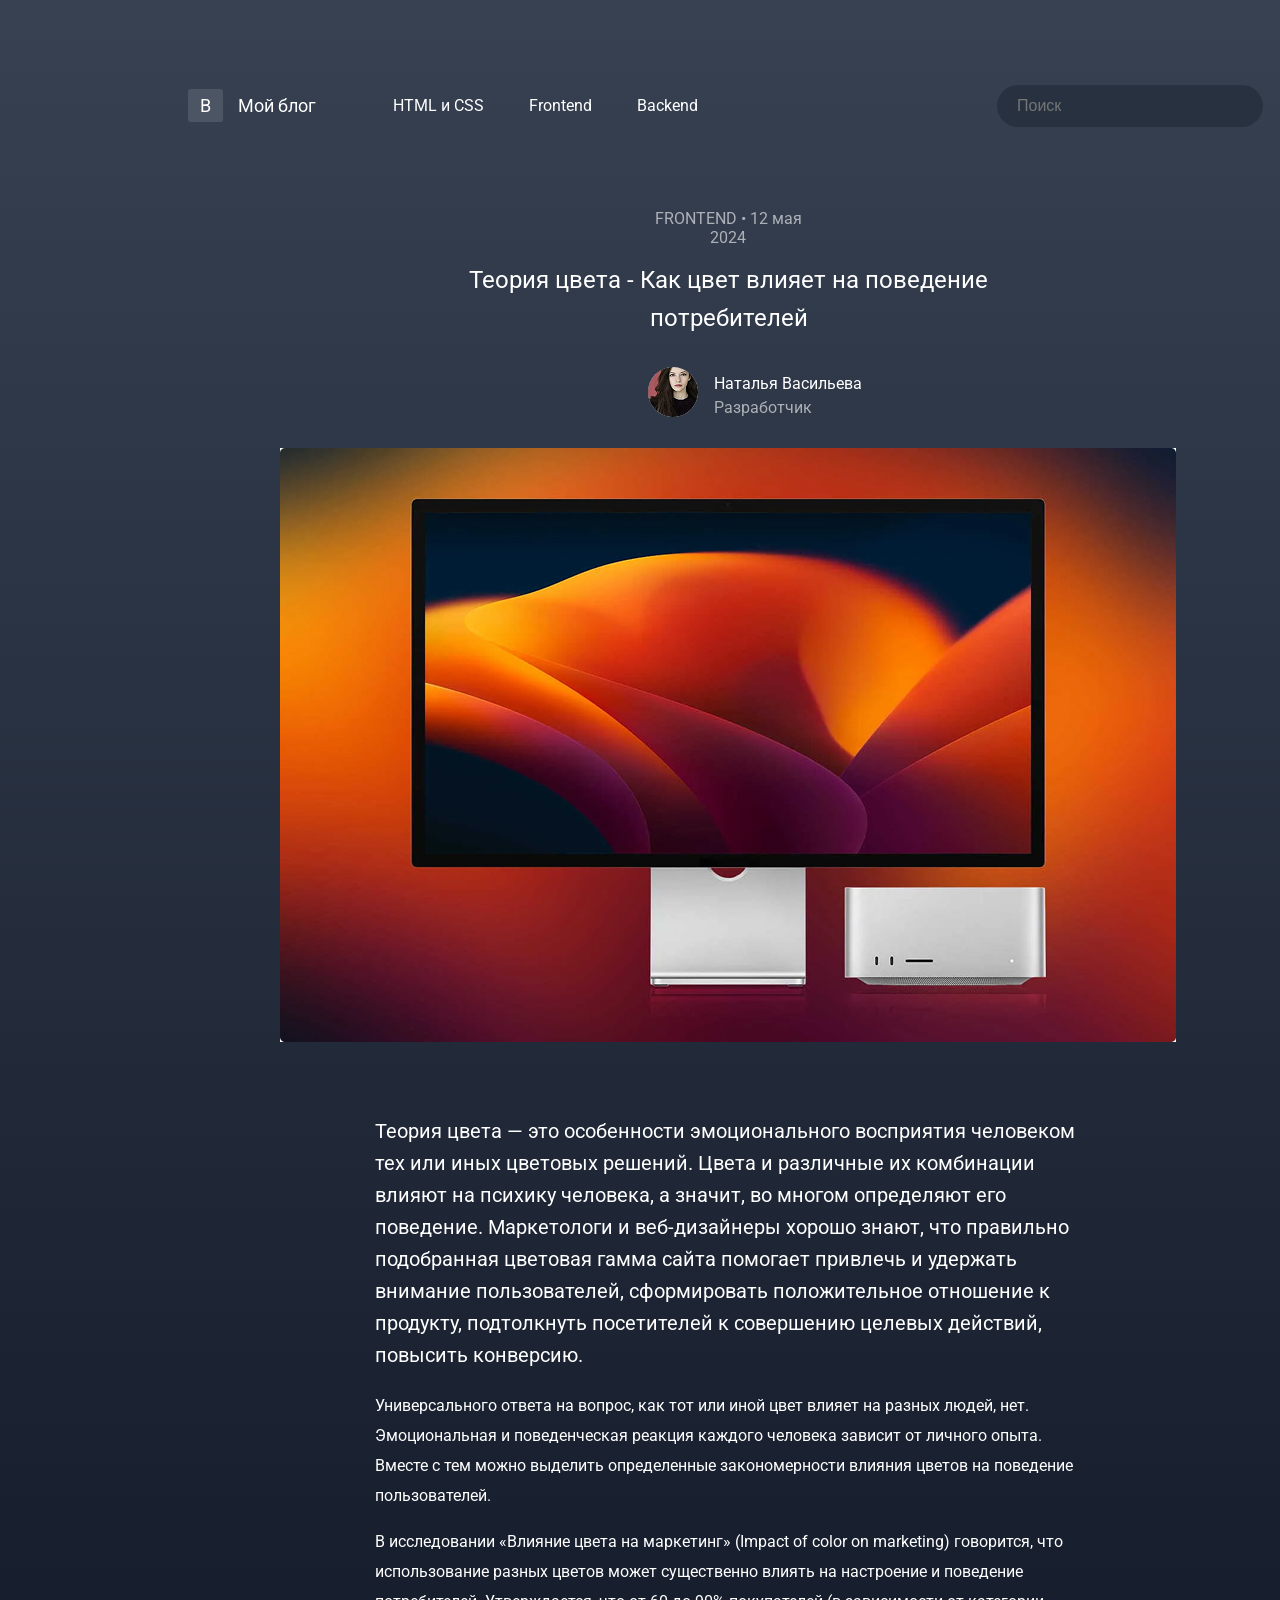
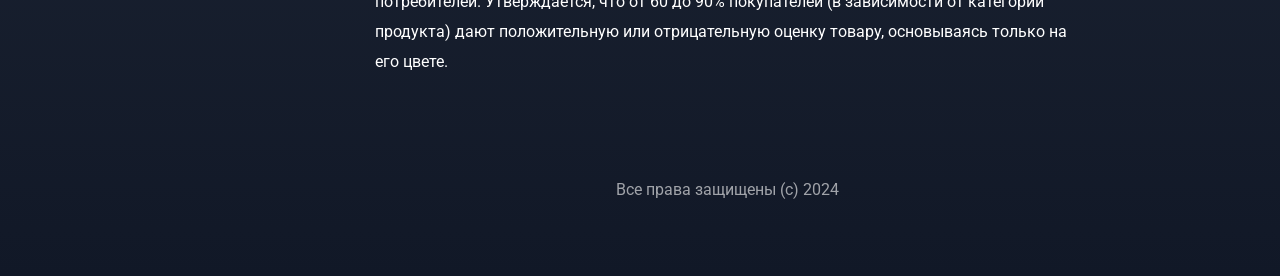
==== blog/index.html @ ef837ee0 "дз-стилиCSS" ====
<!DOCTYPE html>
<html lang="en">
	<head>
		<meta charset="UTF-8" />
		<meta name="viewport" content="width=device-width, initial-scale=1.0" />
		<title>Document</title>
		<link rel="stylesheet" href="./styles.css" />
		<link rel="preconnect" href="https://fonts.googleapis.com" />
		<link rel="preconnect" href="https://fonts.gstatic.com" crossorigin />
		<link
			href="https://fonts.googleapis.com/css2?family=Roboto:ital,wght@0,100..900;1,100..900&display=swap"
			rel="stylesheet"
		/>
	</head>
	<body>
		<div class="container">
			<header>
				<nav>
					<div class="logo">
						<p class="logo_p">В</p>
						<a href="#"> Мой блог</a>
					</div>

					<ul>
						<li><a href="#">HTML и CSS</a></li>
						<li><a href="#">Frontend</a></li>
						<li><a href="#">Backend</a></li>
					</ul>

					<search>
						<label for="search"></label>
						<input type="text" name="search" id="search" placeholder="Поиск" />
					</search>
				</nav>
			</header>

			<article>
				<div class="headling">
					<p class="headling_p">
						<span>FRONTEND</span>
						<span>&bull;</span>
						<time datetime="2024-05-12">12 мая 2024</time>
					</p>

					<h1>Теория цвета - Как цвет влияет на поведение потребителей</h1>
				</div>

				<div class="developer">
					<div>
						<img
							src="./images/images1.jpg"
							alt="фото разработчика"
							class="developer_img"
						/>
					</div>
					<div>
						<p class="developer_name">Наталья Васильева</p>
						<p class="developer_developer">Разработчик</p>
					</div>
				</div>

				<section>
					<div class="section_img">
						<img src="./images/images2.jpg" alt="компьютер Mac" />
					</div>
					<div class="section_p">
						<p class="section_p-one">
							Теория цвета — это особенности эмоционального восприятия человеком
							тех или иных цветовых решений. Цвета и различные их комбинации
							влияют на психику человека, а значит, во многом определяют его
							поведение. Маркетологи и веб-дизайнеры хорошо знают, что правильно
							подобранная цветовая гамма сайта помогает привлечь и удержать
							внимание пользователей, сформировать положительное отношение к
							продукту, подтолкнуть посетителей к совершению целевых действий,
							повысить конверсию.
						</p>

						<p class="section_p-two">
							Универсального ответа на вопрос, как тот или иной цвет влияет на
							разных людей, нет. Эмоциональная и поведенческая реакция каждого
							человека зависит от личного опыта. Вместе с тем можно выделить
							определенные закономерности влияния цветов на поведение
							пользователей.
						</p>

						<p class="section_p-two">
							В исследовании «Влияние цвета на маркетинг» (Impact of color on
							marketing) говорится, что использование разных цветов может
							существенно влиять на настроение и поведение потребителей.
							Утверждается, что от 60 до 90% покупателей (в зависимости от
							категории продукта) дают положительную или отрицательную оценку
							товару, основываясь только на его цвете.
						</p>
					</div>
				</section>
			</article>

			<footer>
				<p>Все права защищены (c) 2024</p>
			</footer>
		</div>
	</body>
</html>
---- blog/styles.css ----
body {
	background: linear-gradient(to top, #111827, #374151);
	font-family: "Roboto", sans-serif;
	font-weight: 400;
}
.container {
	width: 1440px;
	margin-left: auto;
	margin-right: auto;
	font-family: Roboto;
}
nav {
	margin-top: 71px;
	margin-bottom: 69px;
	margin-left: 180px;
	margin-right: 180px;
	display: flex;
	align-items: center;
	
}
.logo {
	color: #fff;
	font-size: 18px;
	margin-right: 77px;
	text-align: center;
}

a {
	color: #fff;
	text-decoration: none;
}

ul {
	list-style: none;
	padding: 0;
	margin: 0;
	display: flex;
	gap: 45px;
	margin-right: 299px;
}

li {
	color: #fff;
	text-decoration: none;
}
input {
	width: 244px;
	height: 40px;
	font-size: 16px;
	padding-left: 20px;
	border-radius: 100px;
	border: 0px;
	background-color: #1f293799;
}
.logo_p {
	display: inline-block;
	margin-right: 11px;
	padding: 6px 12px;
	background-color: #4b5563;
	border-radius: 3px;
}
.headling {
	color: #fff;
	text-align: center;
}
.headling_p {
	margin-right: 630px;
	margin-left: 630px;
	margin-top: 0px;
	margin-bottom: 14px;
	opacity: 60%;
}
h1 {
	margin-left: 458px;
	margin-right: 457px;
	margin-top: 0px;
	margin-bottom: 30px;
	width: 525px;
	line-height: 38px;
	font-weight: 400;
	font-size: 24px;
}
.developer {
	display: flex;
	width: 214px;
	height: 53px;
	margin-left: 640px;
	margin-right: 586px;
	margin-bottom: 28px;
	color: #fff;
	align-items: center;
}
.developer_img {
	border-radius: 100%;
	margin-right: 16px;
}
.developer_name{
	font-size: 16px;
	line-height: 28px;
	margin-top: 0px;
	margin-bottom: 0px;
}
.developer_developer{
	margin-top: 0px;
	margin-bottom: 0px;
	opacity: 60%;
}

.section_img{
	width: 896px;
	margin-left: 272px;
	margin-right: 272px;
	margin-bottom: 69px;
}

.section_p{
	color: #fff;
	width: 708px;
	margin-left: 367px;
	margin-bottom: 103px;
	font-weight: 400;

}
.section_p-one{
	font-size: 20px;
	line-height: 32px;
}
.section_p-two{
	font-family: 16px;
	line-height: 30px;
}
footer{
	width: 226px;
	margin-left: 608px;
	margin-bottom: 77px;
	color: #fff;
	font-size: 16px;
	opacity: 60%;
}
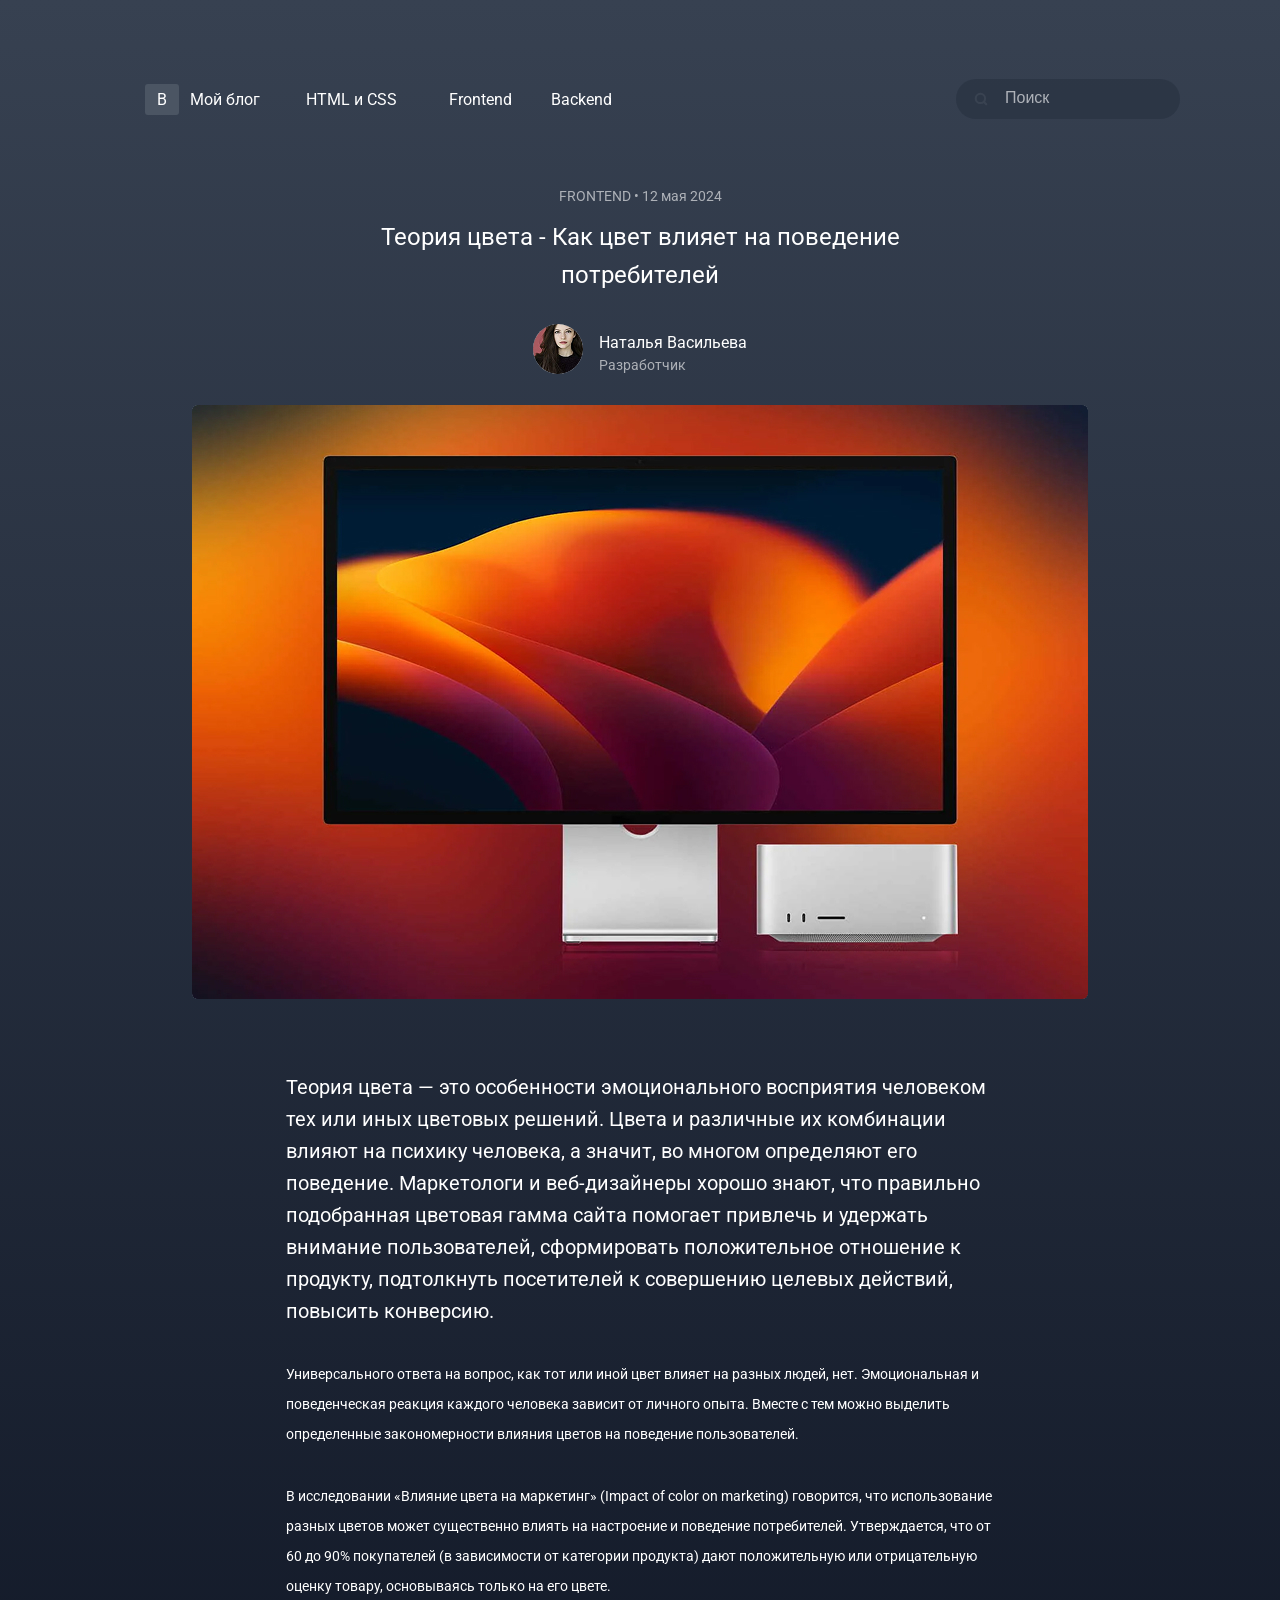
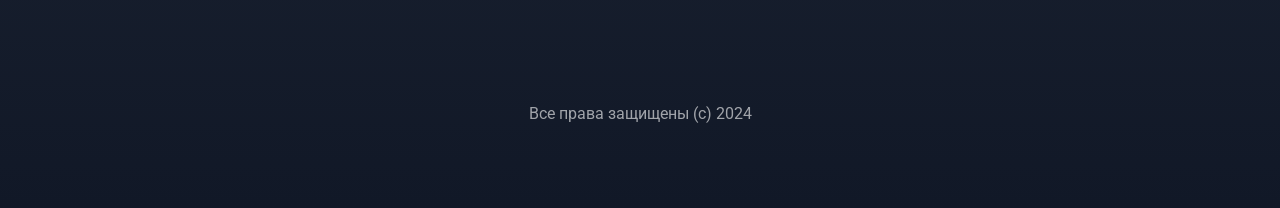
==== commit 10de793a: "Css-практика flexbox" ====
--- a/blog/index.html
+++ b/blog/index.html
@@ -17,8 +17,9 @@
 			<header>
 				<nav>
 					<div class="logo">
-						<p class="logo_p">В</p>
-						<a href="#"> Мой блог</a>
+						<a href="#" >
+							<span class="logo_img">В</span>Мой блог
+						</a>
 					</div>
 
 					<ul>
@@ -27,9 +28,10 @@
 						<li><a href="#">Backend</a></li>
 					</ul>
 
-					<search>
+					<search class='form'>
 						<label for="search"></label>
-						<input type="text" name="search" id="search" placeholder="Поиск" />
+						<img class='form_img' src="./images/search.svg" alt="">
+						<input type="text" name="search" id="search" placeholder="Поиск"/>
 					</search>
 				</nav>
 			</header>
@@ -63,6 +65,7 @@
 					<div class="section_img">
 						<img src="./images/images2.jpg" alt="компьютер Mac" />
 					</div>
+
 					<div class="section_p">
 						<p class="section_p-one">
 							Теория цвета — это особенности эмоционального восприятия человеком
--- a/blog/styles.css
+++ b/blog/styles.css
@@ -1,33 +1,60 @@
 body {
 	background: linear-gradient(to top, #111827, #374151);
-	font-family: "Roboto", sans-serif;
+	font-family: 'Roboto', monospace;
 	font-weight: 400;
-}
+	font-size: 14px;
+	color: #ffffff;
+}
+header,
+footer {
+	max-width: 1080px;
+	margin: 0 auto;
+}
+
 .container {
-	width: 1440px;
-	margin-left: auto;
-	margin-right: auto;
-	font-family: Roboto;
+	max-width: 1440px;
+	margin-left: auto;
+	margin-right: auto;
+}
+
+header {
+	padding: 71px 0 69px;
+	display: flex;
+	gap: 77px;
+	align-items: center;
+	justify-content: space-between;
 }
 nav {
-	margin-top: 71px;
-	margin-bottom: 69px;
-	margin-left: 180px;
-	margin-right: 180px;
+	margin-left: auto;
+	margin-right: auto;
+	flex: 1;
 	display: flex;
 	align-items: center;
-	
 }
 .logo {
 	color: #fff;
 	font-size: 18px;
-	margin-right: 77px;
+	margin-right: auto;
+	margin-left: auto;
 	text-align: center;
 }
+.logo_img {
+	display: inline-block;
+	margin-right: 11px;
+
+	padding: 6px 12px;
+	background-color: #4b5563;
+	border-radius: 3px;
+}
 
 a {
 	color: #fff;
 	text-decoration: none;
+	font-size: 16px;
+	transition: color 0.3s ease;
+}
+a:hover {
+	color: #c9c5c5;
 }
 
 ul {
@@ -35,7 +62,7 @@
 	padding: 0;
 	margin: 0;
 	display: flex;
-	gap: 45px;
+	gap: 39px;
 	margin-right: 299px;
 }
 
@@ -43,49 +70,73 @@
 	color: #fff;
 	text-decoration: none;
 }
+
+li:first-child {
+	margin-right: 13px;
+}
+
+.form {
+	margin-left: auto;
+	position: relative;
+}
+.form_img {
+	position: absolute;
+
+	top: 13px;
+	left: 18px;
+}
 input {
-	width: 244px;
-	height: 40px;
-	font-size: 16px;
-	padding-left: 20px;
+	max-width: 224px;
+	padding: 10px 128px 12px 49px;
+	font-size: 16px;
 	border-radius: 100px;
+	box-sizing: border-box;
 	border: 0px;
+	color: #fff;
+	opacity: 60%;
 	background-color: #1f293799;
-}
-.logo_p {
-	display: inline-block;
-	margin-right: 11px;
-	padding: 6px 12px;
-	background-color: #4b5563;
-	border-radius: 3px;
-}
+	transition: background-color 0.3s ease;
+}
+input::placeholder {
+	font-weight: 400;
+	font-size: 16px;
+	color: #ffffff;
+}
+input:hover {
+	background-color: #11161d99;
+}
+input:focus-visible {
+	outline: 1px solid #4b5563;
+	background-color: #11161d99;
+}
+
 .headling {
 	color: #fff;
 	text-align: center;
 }
 .headling_p {
-	margin-right: 630px;
-	margin-left: 630px;
+	margin-right: auto;
+	margin-left: auto;
 	margin-top: 0px;
 	margin-bottom: 14px;
 	opacity: 60%;
 }
 h1 {
-	margin-left: 458px;
-	margin-right: 457px;
+	margin-left: auto;
+	margin-right: auto;
 	margin-top: 0px;
 	margin-bottom: 30px;
-	width: 525px;
+	max-width: 525px;
 	line-height: 38px;
 	font-weight: 400;
 	font-size: 24px;
 }
 .developer {
 	display: flex;
-	width: 214px;
+	max-width: 214px;
 	height: 53px;
-	margin-left: 640px;
-	margin-right: 586px;
+	margin-left: auto;
+	margin-right: auto;
 	margin-bottom: 28px;
 	color: #fff;
 	align-items: center;
@@ -94,46 +145,57 @@
 	border-radius: 100%;
 	margin-right: 16px;
 }
-.developer_name{
+.developer_name {
 	font-size: 16px;
 	line-height: 28px;
 	margin-top: 0px;
 	margin-bottom: 0px;
 }
-.developer_developer{
+.developer_developer {
 	margin-top: 0px;
 	margin-bottom: 0px;
 	opacity: 60%;
 }
 
-.section_img{
-	width: 896px;
-	margin-left: 272px;
-	margin-right: 272px;
+.section_img {
+	max-width: 896px;
+	margin-left: auto;
+	margin-right: auto;
 	margin-bottom: 69px;
 }
-
-.section_p{
-	color: #fff;
-	width: 708px;
-	margin-left: 367px;
-	margin-bottom: 103px;
-	font-weight: 400;
-
-}
-.section_p-one{
+.section_img img{
+	border-radius:6px;
+}
+
+section > div > p {
+	margin-left: auto;
+	margin-right: auto;
+}
+
+p {
+	margin: 0;
+}
+
+.section_p {
+	color: #fff;
+	max-width: 708px;
+	margin: 0 auto;
+	display: flex;
+	flex-direction: column;
+	gap: 32px;
+}
+.section_p-one {
 	font-size: 20px;
 	line-height: 32px;
 }
-.section_p-two{
+.section_p-two {
 	font-family: 16px;
 	line-height: 30px;
 }
-footer{
-	width: 226px;
-	margin-left: 608px;
-	margin-bottom: 77px;
-	color: #fff;
-	font-size: 16px;
-	opacity: 60%;
-}+footer {
+	padding: 103px 0 77px;
+	text-align: center;
+	color: #fff;
+	font-size: 16px;
+	opacity: 60%;
+}
